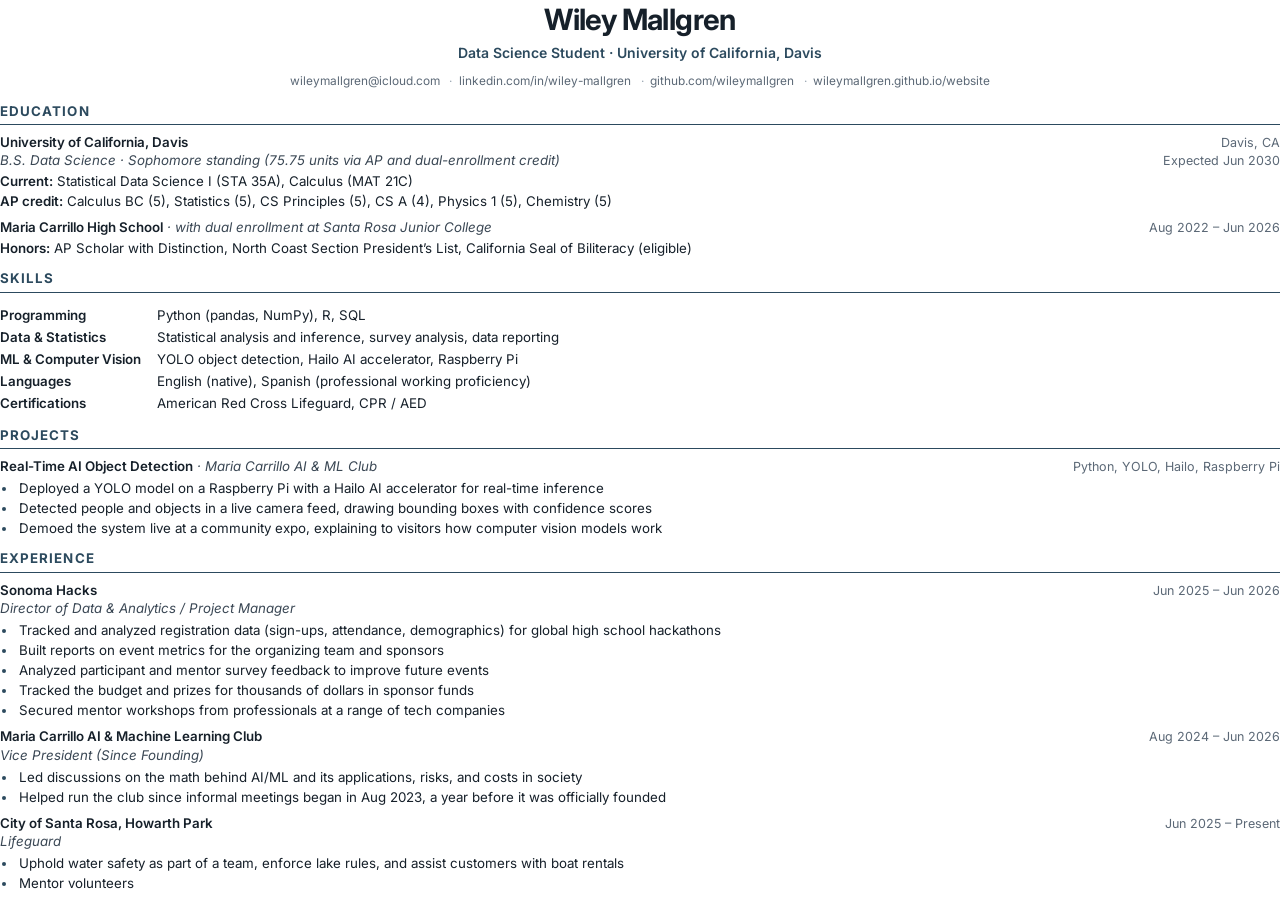
==== _resume/resume.html @ 56de8807 "Resume update" ====
<!doctype html>
<html lang="en">
<head>
  <meta charset="utf-8">
  <title>Wiley Mallgren – Resume</title>
  <link href="https://fonts.googleapis.com/css2?family=Inter:wght@400;500;600;700&display=swap" rel="stylesheet">
  <style>
    @page { size: Letter; margin: 0.5in 0.6in; }
    * { box-sizing: border-box; }
    html, body { margin: 0; padding: 0; }
    body {
      font-family: "Inter", "Helvetica Neue", Arial, sans-serif;
      font-size: 10pt;
      line-height: 1.36;
      color: #16202a;
      -webkit-print-color-adjust: exact;
      print-color-adjust: exact;
    }
    a { color: inherit; text-decoration: none; }

    header { text-align: center; margin-bottom: 6pt; }
    h1 { font-size: 22pt; font-weight: 700; letter-spacing: -0.02em; margin: 0; }
    .tagline { font-size: 10.5pt; color: #2c4a5e; font-weight: 600; margin: 2pt 0 4pt; }
    .contact { font-size: 8.9pt; white-space: nowrap; color: #5b6876; }
    .contact span + span::before { content: "·"; margin: 0 5pt; color: #9aa6b2; }

    section { margin-top: 9pt; }
    h2 {
      font-size: 10pt;
      font-weight: 700;
      text-transform: uppercase;
      letter-spacing: 0.08em;
      color: #2c4a5e;
      margin: 0 0 6pt;
      padding-bottom: 3pt;
      border-bottom: 1.2pt solid #2c4a5e;
    }

    .entry { margin-bottom: 6pt; break-inside: avoid; }
    .entry:last-child { margin-bottom: 0; }
    .row { display: flex; justify-content: space-between; align-items: baseline; gap: 12pt; }
    .title { font-weight: 600; }
    .org { font-weight: 600; }
    .sub { font-style: italic; color: #3a4754; }
    .date { color: #5b6876; font-size: 9.4pt; white-space: nowrap; }
    .loc { color: #5b6876; font-size: 9.4pt; white-space: nowrap; }

    ul { margin: 3pt 0 0; padding-left: 13pt; }
    li { margin: 1.5pt 0; padding-left: 1pt; }
    li::marker { color: #2c4a5e; }

    .skills { display: grid; grid-template-columns: max-content 1fr; gap: 3pt 12pt; }
    .skills dt { font-weight: 600; }
    .skills dd { margin: 0; }
    .detail { margin: 2pt 0 0; }
    .detail b { font-weight: 600; }
  </style>
</head>
<body>
  <header>
    <h1>Wiley Mallgren</h1>
    <p class="tagline">Data Science Student · University of California, Davis</p>
    <p class="contact">
      <span><a href="mailto:wileymallgren@icloud.com">wileymallgren@icloud.com</a></span>
      <span><a href="https://www.linkedin.com/in/wiley-mallgren">linkedin.com/in/wiley-mallgren</a></span>
      <span><a href="https://github.com/wileymallgren">github.com/wileymallgren</a></span>
      <span><a href="https://wileymallgren.github.io/website/">wileymallgren.github.io/website</a></span>
    </p>
  </header>

  <section>
    <h2>Education</h2>
    <div class="entry">
      <div class="row"><span class="org">University of California, Davis</span><span class="loc">Davis, CA</span></div>
      <div class="row"><span class="sub">B.S. Data Science · Sophomore standing (75.75 units via AP and dual-enrollment credit)</span><span class="date">Expected Jun 2030</span></div>
      <p class="detail"><b>Current:</b> Statistical Data Science I (STA 35A), Calculus (MAT 21C)</p>
      <p class="detail"><b>AP credit:</b> Calculus BC (5), Statistics (5), CS Principles (5), CS A (4), Physics 1 (5), Chemistry (5)</p>
    </div>
    <div class="entry">
      <div class="row"><span><span class="org">Maria Carrillo High School</span> <span class="sub">· with dual enrollment at Santa Rosa Junior College</span></span><span class="date">Aug 2022 – Jun 2026</span></div>
      <p class="detail"><b>Honors:</b> AP Scholar with Distinction, North Coast Section President’s List, California Seal of Biliteracy (eligible)</p>
    </div>
  </section>

  <section>
    <h2>Skills</h2>
    <dl class="skills">
      <dt>Programming</dt><dd>Python (pandas, NumPy), R, SQL</dd>
      <dt>Data &amp; Statistics</dt><dd>Statistical analysis and inference, survey analysis, data reporting</dd>
      <dt>ML &amp; Computer Vision</dt><dd>YOLO object detection, Hailo AI accelerator, Raspberry Pi</dd>
      <dt>Languages</dt><dd>English (native), Spanish (professional working proficiency)</dd>
      <dt>Certifications</dt><dd>American Red Cross Lifeguard, CPR / AED</dd>
    </dl>
  </section>

  <section>
    <h2>Projects</h2>
    <div class="entry">
      <div class="row"><span><span class="title">Real-Time AI Object Detection</span> <span class="sub">· Maria Carrillo AI &amp; ML Club</span></span><span class="date">Python, YOLO, Hailo, Raspberry Pi</span></div>
      <ul>
        <li>Deployed a YOLO model on a Raspberry Pi with a Hailo AI accelerator for real-time inference</li>
        <li>Detected people and objects in a live camera feed, drawing bounding boxes with confidence scores</li>
        <li>Demoed the system live at a community expo, explaining to visitors how computer vision models work</li>
      </ul>
    </div>
  </section>

  <section>
    <h2>Experience</h2>
    <div class="entry">
      <div class="row"><span class="org">Sonoma Hacks</span><span class="date">Jun 2025 – Jun 2026</span></div>
      <div class="row"><span class="sub">Director of Data &amp; Analytics / Project Manager</span></div>
      <ul>
        <li>Tracked and analyzed registration data (sign-ups, attendance, demographics) for global high school hackathons</li>
        <li>Built reports on event metrics for the organizing team and sponsors</li>
        <li>Analyzed participant and mentor survey feedback to improve future events</li>
        <li>Tracked the budget and prizes for thousands of dollars in sponsor funds</li>
        <li>Secured mentor workshops from professionals at a range of tech companies</li>
      </ul>
    </div>
    <div class="entry">
      <div class="row"><span class="org">Maria Carrillo AI &amp; Machine Learning Club</span><span class="date">Aug 2024 – Jun 2026</span></div>
      <div class="row"><span class="sub">Vice President (Since Founding)</span></div>
      <ul>
        <li>Led discussions on the math behind AI/ML and its applications, risks, and costs in society</li>
        <li>Helped run the club since informal meetings began in Aug 2023, a year before it was officially founded</li>
      </ul>
    </div>
    <div class="entry">
      <div class="row"><span class="org">City of Santa Rosa, Howarth Park</span><span class="date">Jun 2025 – Present</span></div>
      <div class="row"><span class="sub">Lifeguard</span></div>
      <ul>
        <li>Uphold water safety as part of a team, enforce lake rules, and assist customers with boat rentals</li>
        <li>Mentor volunteers</li>
      </ul>
    </div>
  </section>

</body>
</html>
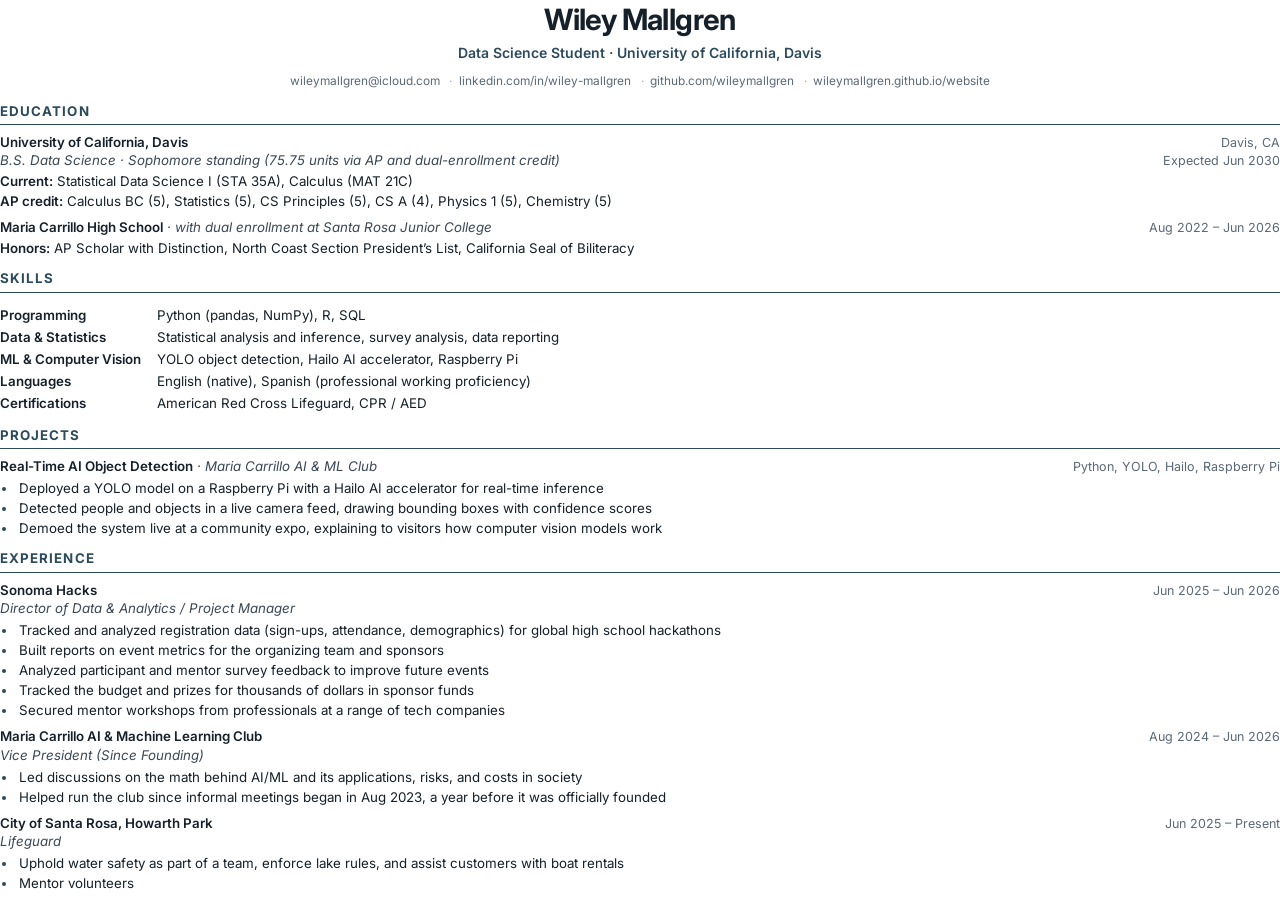
==== commit 04a1d8ac: "Update" ====
--- a/_resume/resume.html
+++ b/_resume/resume.html
@@ -78,7 +78,7 @@
     </div>
     <div class="entry">
       <div class="row"><span><span class="org">Maria Carrillo High School</span> <span class="sub">· with dual enrollment at Santa Rosa Junior College</span></span><span class="date">Aug 2022 – Jun 2026</span></div>
-      <p class="detail"><b>Honors:</b> AP Scholar with Distinction, North Coast Section President’s List, California Seal of Biliteracy (eligible)</p>
+      <p class="detail"><b>Honors:</b> AP Scholar with Distinction, North Coast Section President’s List, California Seal of Biliteracy</p>
     </div>
   </section>
 
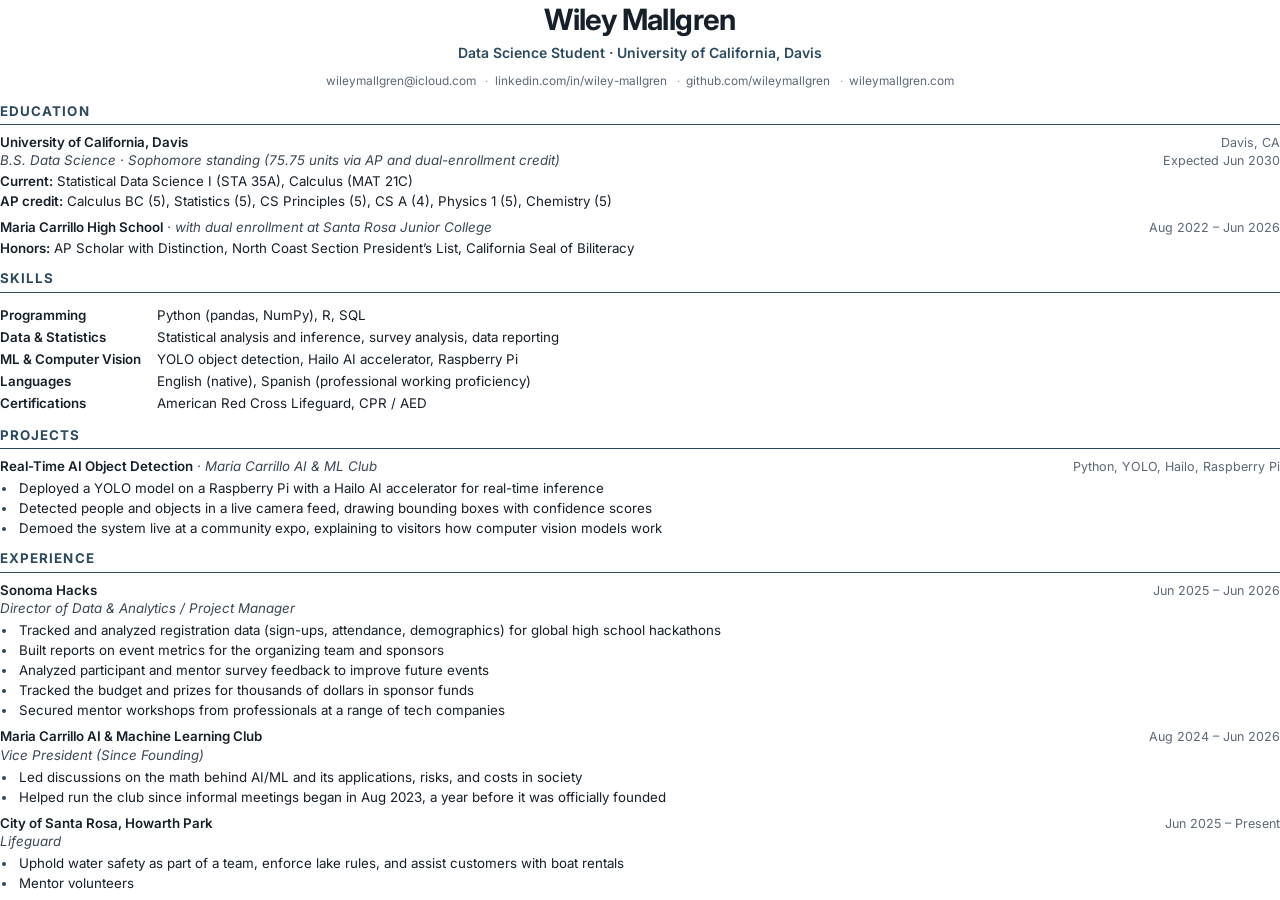
==== commit 4675d0c8: "Domain Changes" ====
--- a/_resume/resume.html
+++ b/_resume/resume.html
@@ -64,7 +64,7 @@
       <span><a href="mailto:wileymallgren@icloud.com">wileymallgren@icloud.com</a></span>
       <span><a href="https://www.linkedin.com/in/wiley-mallgren">linkedin.com/in/wiley-mallgren</a></span>
       <span><a href="https://github.com/wileymallgren">github.com/wileymallgren</a></span>
-      <span><a href="https://wileymallgren.github.io/website/">wileymallgren.github.io/website</a></span>
+      <span><a href="https://wileymallgren.com/">wileymallgren.com</a></span>
     </p>
   </header>
 
